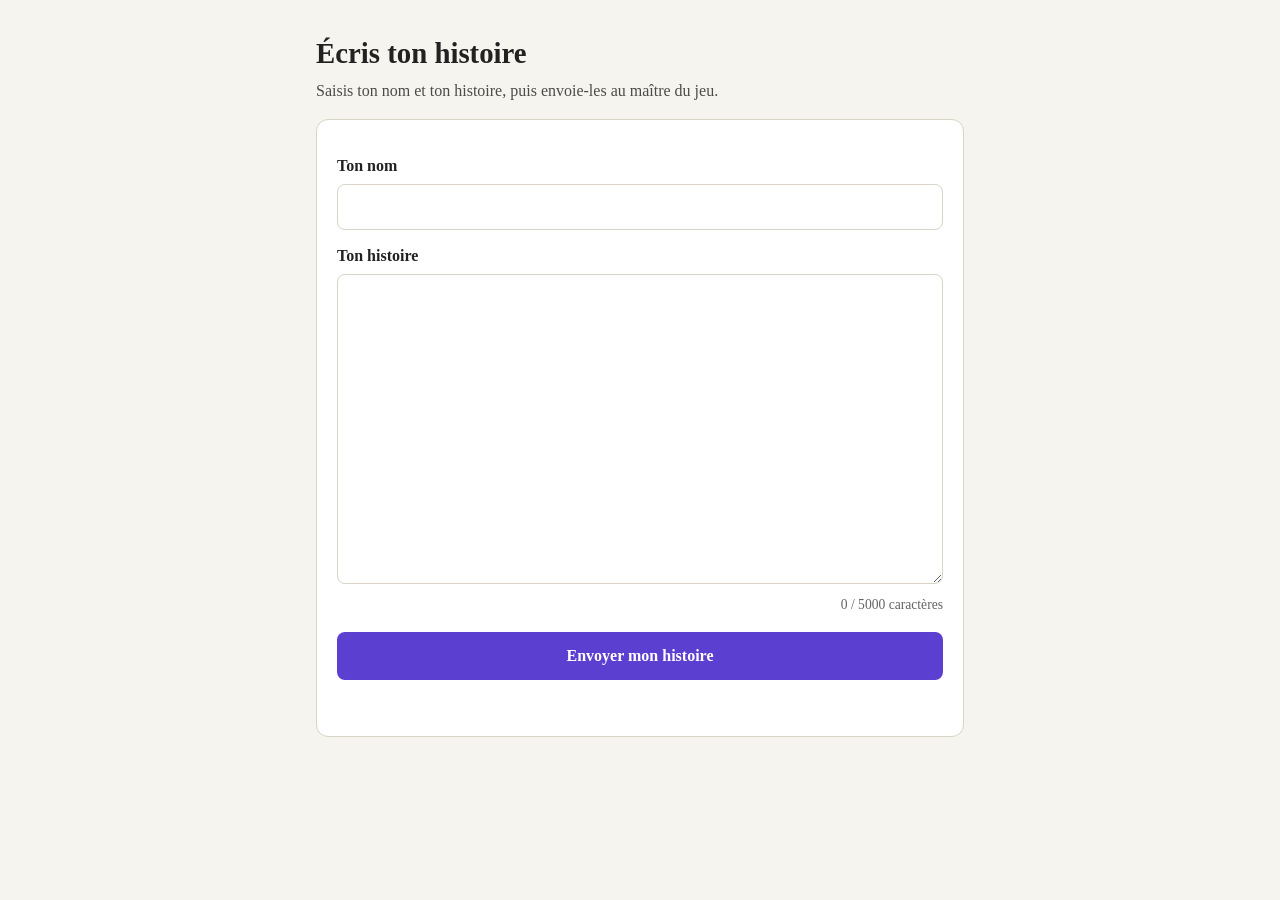
==== j-2b4fmnb8e2.html @ 7784841a "Add files via upload" ====
<!DOCTYPE html>
<html lang="fr">
<head>
<meta charset="utf-8">
<meta name="viewport" content="width=device-width, initial-scale=1">
<meta name="robots" content="noindex, nofollow">
<title>Écris ton histoire</title>
<link rel="stylesheet" href="style.css">
</head>
<body>
<main>
  <h1>Écris ton histoire</h1>
  <p class="intro">Saisis ton nom et ton histoire, puis envoie-les au maître du jeu.</p>

  <form id="formulaire" autocomplete="off">
    <label for="nom">Ton nom</label>
    <input id="nom" name="nom" type="text" maxlength="60" required>

    <label for="histoire">Ton histoire</label>
    <textarea id="histoire" name="histoire" rows="12" maxlength="5000" required></textarea>
    <div class="compteur"><span id="compte">0</span> / 5000 caractères</div>

    <!-- champ piège anti-robots (doit rester vide) -->
    <input type="checkbox" name="botcheck" class="piege" tabindex="-1" autocomplete="off">

    <button type="submit" id="envoyer">Envoyer mon histoire</button>
    <p id="message" role="status"></p>
  </form>
</main>
<script>window.JOUEUR = 8;</script>
<script src="config.js"></script>
<script src="app.js"></script>
</body>
</html>
---- style.css ----
:root { --fond:#f6f4ef; --carte:#ffffff; --texte:#222; --accent:#5b3fd1; --bord:#d9d4c7; --ok:#1b7f3b; --ko:#b3261e; }
@media (prefers-color-scheme: dark) {
  :root { --fond:#16151a; --carte:#211f27; --texte:#eee; --accent:#9d86ff; --bord:#3a3744; --ok:#5fd68a; --ko:#ff8a80; }
}
* { box-sizing: border-box; }
body { margin:0; background:var(--fond); color:var(--texte); font-family: Georgia, "Times New Roman", serif; line-height:1.5; }
main { max-width:680px; margin:0 auto; padding:24px 16px 48px; }
h1 { margin:8px 0 4px; font-size:1.8rem; }
.intro { margin-top:0; opacity:.8; }
form { background:var(--carte); border:1px solid var(--bord); border-radius:12px; padding:20px; }
label { display:block; font-weight:bold; margin:14px 0 6px; }
input[type=text], textarea { width:100%; padding:10px 12px; font:inherit; color:inherit; background:transparent; border:1px solid var(--bord); border-radius:8px; }
textarea { resize:vertical; }
input:focus, textarea:focus { outline:2px solid var(--accent); border-color:transparent; }
.compteur { text-align:right; font-size:.85rem; opacity:.7; margin-top:4px; }
button { margin-top:16px; width:100%; padding:12px; font:inherit; font-weight:bold; color:#fff; background:var(--accent); border:0; border-radius:8px; cursor:pointer; }
button:disabled { opacity:.6; cursor:wait; }
#message { margin:14px 0 0; min-height:1.4em; }
#message.ok { color:var(--ok); font-weight:bold; }
#message.erreur { color:var(--ko); }
.piege { position:absolute; left:-9999px; }
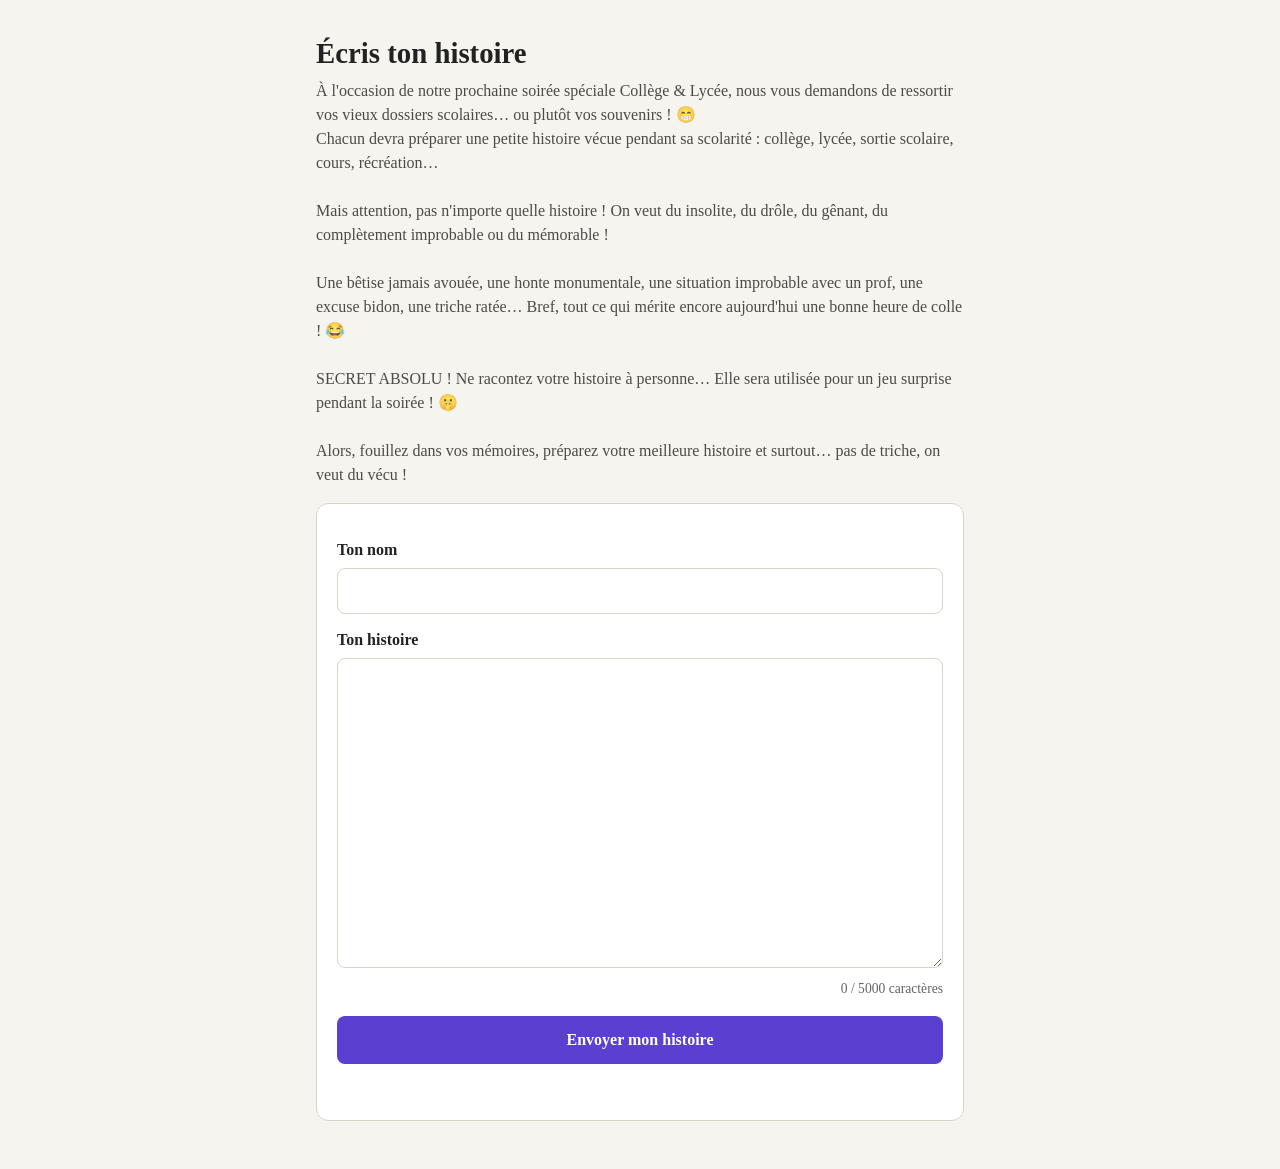
==== commit 5900f314: "Add files via upload" ====
--- a/j-2b4fmnb8e2.html
+++ b/j-2b4fmnb8e2.html
@@ -10,7 +10,17 @@
 <body>
 <main>
   <h1>Écris ton histoire</h1>
-  <p class="intro">Saisis ton nom et ton histoire, puis envoie-les au maître du jeu.</p>
+  <p class="intro">À l'occasion de notre prochaine soirée spéciale Collège & Lycée, nous vous demandons de ressortir vos vieux dossiers scolaires… ou plutôt vos souvenirs ! 😁
+Chacun devra préparer une petite histoire vécue pendant sa scolarité : collège, lycée, sortie scolaire, cours, récréation…
+
+Mais attention, pas n'importe quelle histoire ! On veut du insolite, du drôle, du gênant, du complètement improbable ou du mémorable !
+
+Une bêtise jamais avouée, une honte monumentale, une situation improbable avec un prof, une excuse bidon, une triche ratée… Bref, tout ce qui mérite encore aujourd'hui une bonne heure de colle ! 😂
+
+SECRET ABSOLU ! Ne racontez votre histoire à personne… Elle sera utilisée pour un jeu surprise pendant la soirée ! 🤫
+
+Alors, fouillez dans vos mémoires, préparez votre meilleure histoire et surtout… pas de triche, on veut du vécu !
+</p>
 
   <form id="formulaire" autocomplete="off">
     <label for="nom">Ton nom</label>
--- a/style.css
+++ b/style.css
@@ -6,7 +6,7 @@
 body { margin:0; background:var(--fond); color:var(--texte); font-family: Georgia, "Times New Roman", serif; line-height:1.5; }
 main { max-width:680px; margin:0 auto; padding:24px 16px 48px; }
 h1 { margin:8px 0 4px; font-size:1.8rem; }
-.intro { margin-top:0; opacity:.8; }
+.intro { margin-top:0; opacity:.8; white-space: pre-line; }
 form { background:var(--carte); border:1px solid var(--bord); border-radius:12px; padding:20px; }
 label { display:block; font-weight:bold; margin:14px 0 6px; }
 input[type=text], textarea { width:100%; padding:10px 12px; font:inherit; color:inherit; background:transparent; border:1px solid var(--bord); border-radius:8px; }
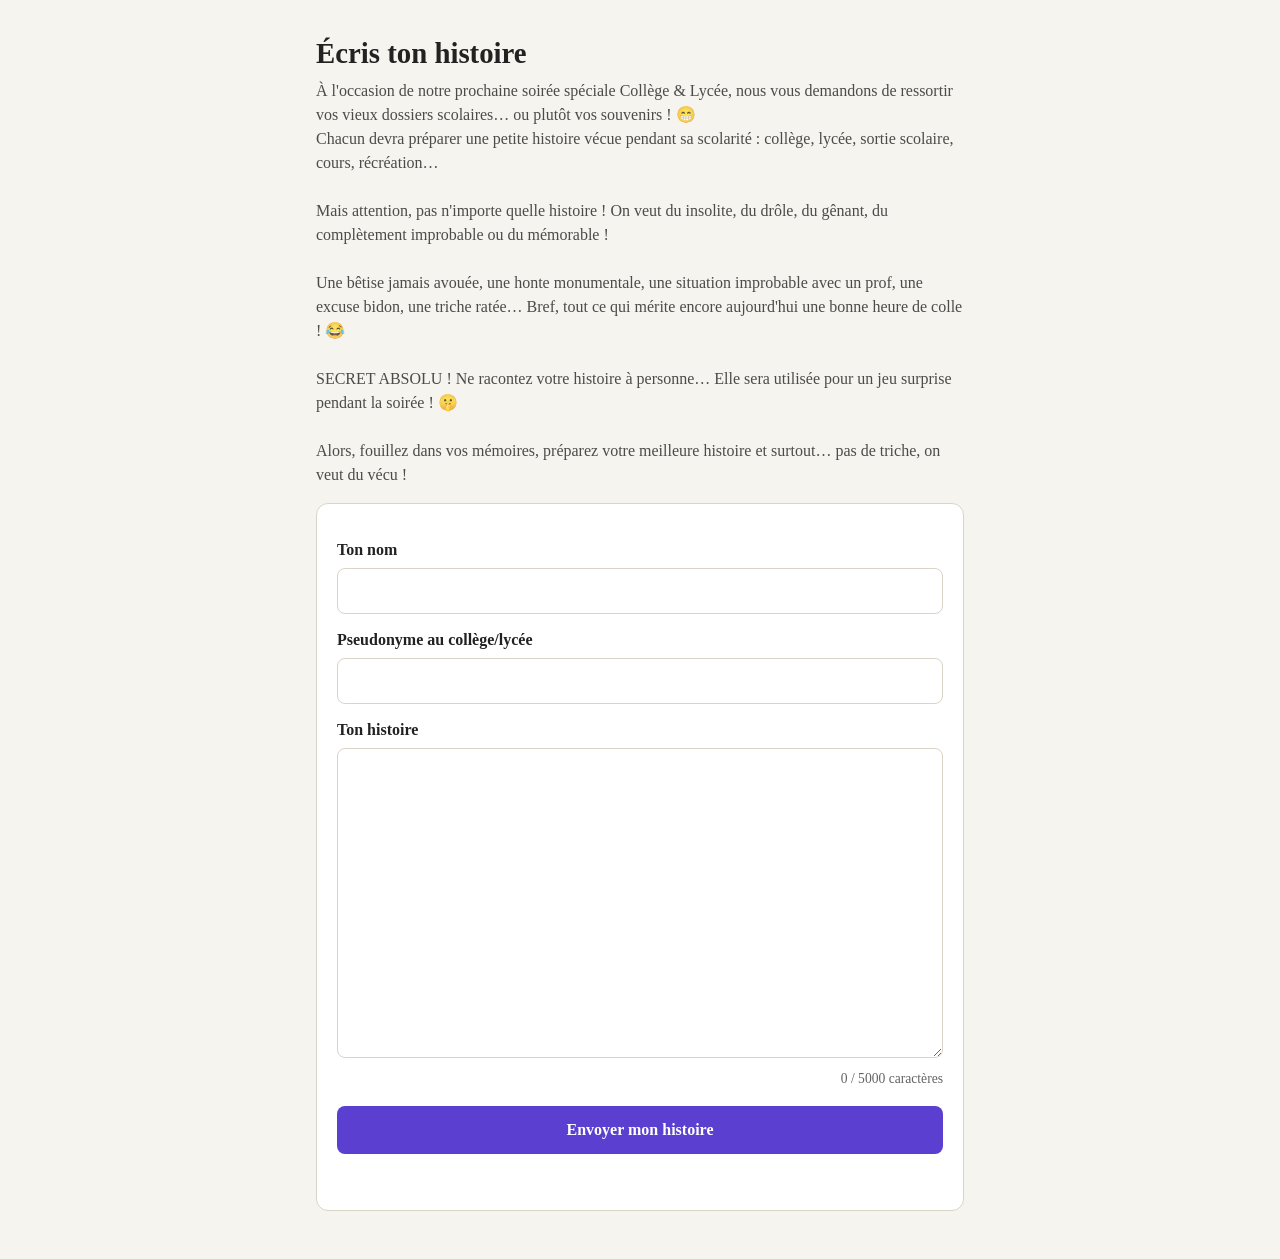
==== commit e99091d8: "Add files via upload" ====
--- a/j-2b4fmnb8e2.html
+++ b/j-2b4fmnb8e2.html
@@ -26,6 +26,9 @@
     <label for="nom">Ton nom</label>
     <input id="nom" name="nom" type="text" maxlength="60" required>
 
+    <label for="pseudo">Pseudonyme au collège/lycée</label>
+    <input id="pseudo" name="pseudo" type="text" maxlength="60">
+
     <label for="histoire">Ton histoire</label>
     <textarea id="histoire" name="histoire" rows="12" maxlength="5000" required></textarea>
     <div class="compteur"><span id="compte">0</span> / 5000 caractères</div>
